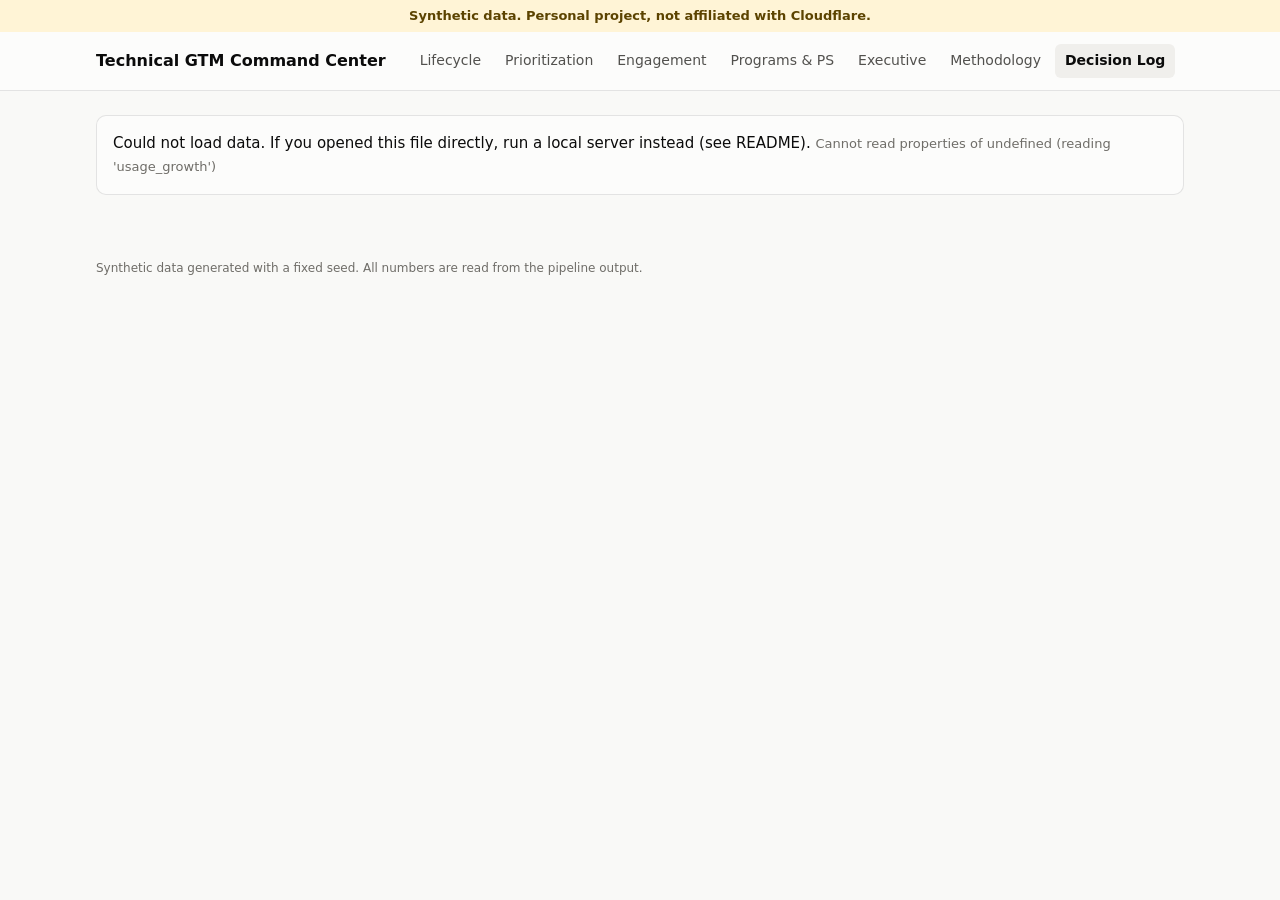
==== docs/decisions.html @ 11b1c9f7 "Explain every part simply and tie it to the job description - jd_mapping.json (JD keywords per step)" ====
<!doctype html>
<html lang="en">
<head>
  <meta charset="utf-8">
  <meta name="viewport" content="width=device-width, initial-scale=1">
  <title>Decision Log</title>
  <meta name="description" content="Each key modelling decision in the prototype: what we decided, why, and what we could explore next. Synthetic data.">
  <link rel="stylesheet" href="assets/style.css">
</head>
<body>
  <div class="banner" role="note">Synthetic data. Personal project, not affiliated with Cloudflare.</div>
  <header class="site-header">
    <div class="inner">
      <a class="brand" href="index.html">Technical GTM Command Center</a>
      <nav aria-label="Main" id="nav"></nav>
    </div>
  </header>

  <main>
    <span class="responsibility">Prioritize work and inform decisions</span>
    <h1>Decision log</h1>
    <p class="lede">This page records each key judgment call in the prototype, so anyone can see what we decided, why, and what we could try next.</p>

    <div id="entries" class="grid" style="gap:12px"></div>
  </main>

  <footer>Synthetic data generated with a fixed seed. All numbers are read from the pipeline output.</footer>

  <script src="assets/common.js"></script>
  <script>
    (async function () {
      let decisions;
      try { ({ decisions } = await GTM.init("decisions.html")); }
      catch (err) { GTM.showError(document.querySelector("main"), err); return; }

      // Where each decision is used, so the log links back to the pages.
      const usedOn = {
        "weights": [["prioritization.html#selected", "Prioritization"], ["index.html?step=3", "Lifecycle step 3"]],
        "windows": [["prioritization.html#selected", "Prioritization"], ["index.html?step=2", "Lifecycle step 2"]],
        "pool-of-funds": [["prioritization.html", "Prioritization"], ["executive.html", "Executive view"], ["index.html?step=4", "Lifecycle step 4"]],
        "capacity": [["prioritization.html", "Prioritization"], ["executive.html", "Executive view"], ["index.html?step=5", "Lifecycle step 5"]],
        "flags": [["prioritization.html", "Prioritization"], ["programs.html", "Programs & PS"], ["index.html?step=4", "Lifecycle step 4"]],
        "quadrants": [["prioritization.html#matrix", "Prioritization"], ["executive.html", "Executive view"], ["index.html?step=5", "Lifecycle step 5"]],
        "holdout": [["executive.html#measure", "Executive view"], ["programs.html", "Programs & PS"], ["index.html?step=8", "Lifecycle step 8"]],
      };

      document.getElementById("entries").innerHTML = decisions.map((d) => `
        <article class="card" id="${d.id}">
          <h2 style="margin:0 0 10px;font-size:17px">${GTM.esc(d.title)}</h2>
          <dl class="step-panel" style="margin:0">
            <div><dt>Decision</dt><dd style="margin:2px 0 10px">${GTM.esc(GTM.fill(d.decision))}</dd></div>
            <div><dt>Why</dt><dd style="margin:2px 0 10px">${GTM.esc(d.why)}</dd></div>
            <div><dt>Possibly we can</dt><dd style="margin:2px 0 10px">${GTM.esc(GTM.fill(d.possibly))}</dd></div>
          </dl>
          <p class="small muted" style="margin:0">Used on: ${(usedOn[d.id] || []).map(([href, label]) => `<a href="${href}">${label}</a>`).join(" · ")}</p>
        </article>`).join("");

      GTM.scrollToHash();
    })();
  </script>
</body>
</html>
---- docs/assets/style.css ----
/* Technical GTM Command Center — shared styles.
   Neutral palette, system font, light + dark mode. Colors are tokens so the
   charts (via common.js) and the page read from the same source. */

:root {
  color-scheme: light;
  --page: #f9f9f7;
  --surface: #fcfcfb;
  --surface-2: #f0efec;
  --text: #0b0b0b;
  --text-2: #52514e;
  --muted: #6f6d68;
  --grid: #e1e0d9;
  --axis: #c3c2b7;
  --border: rgba(11, 11, 11, 0.10);
  --accent: #2a78d6;      /* series 1: in capacity / primary actions */
  --highlight: #eb6834;   /* series 2: Northwind */
  --out: #a3a29c;         /* de-emphasized marks */
  --good: #0ca30c;
  --warning: #c98500;
  --critical: #d03b3b;
  --banner-bg: #fff4d6;
  --banner-text: #5c4300;
  --radius: 10px;
  /* Lifecycle step types: grey = data, purple = decision, green = action & revenue */
  --type-data: #898781;
  --type-decision: #6250d6;
  --type-action: #008300;
  --series-2: #1baf7a;     /* second chart series (executive stacked bar) */
  --font: system-ui, -apple-system, "Segoe UI", sans-serif;
}
@media (prefers-color-scheme: dark) {
  :root:not([data-theme="light"]) {
    color-scheme: dark;
    --page: #0d0d0d;
    --surface: #1a1a19;
    --surface-2: #232321;
    --text: #f0efec;
    --text-2: #c3c2b7;
    --muted: #9a9890;
    --grid: #2c2c2a;
    --axis: #383835;
    --border: rgba(255, 255, 255, 0.10);
    --accent: #3987e5;
    --highlight: #d95926;
    --out: #5d5c57;
    --warning: #fab219;
    --banner-bg: #3a2e0a;
    --banner-text: #f5dc9a;
    --type-decision: #9085e9;
    --type-action: #0ca30c;
  --series-2: #199e70;
  }
}
:root[data-theme="dark"] {
  color-scheme: dark;
  --page: #0d0d0d;
  --surface: #1a1a19;
  --surface-2: #232321;
  --text: #f0efec;
  --text-2: #c3c2b7;
  --muted: #9a9890;
  --grid: #2c2c2a;
  --axis: #383835;
  --border: rgba(255, 255, 255, 0.10);
  --accent: #3987e5;
  --highlight: #d95926;
  --out: #5d5c57;
  --warning: #fab219;
  --banner-bg: #3a2e0a;
  --banner-text: #f5dc9a;
  --type-decision: #9085e9;
  --type-action: #0ca30c;
  --series-2: #199e70;
}

* { box-sizing: border-box; }
html { -webkit-text-size-adjust: 100%; }
body {
  margin: 0;
  background: var(--page);
  color: var(--text);
  font: 15px/1.55 var(--font);
}
a { color: var(--accent); }

/* Disclaimer banner — required on every page. */
.banner {
  background: var(--banner-bg);
  color: var(--banner-text);
  text-align: center;
  font-size: 13px;
  font-weight: 600;
  padding: 6px 16px;
}

/* Header + nav */
.site-header {
  background: var(--surface);
  border-bottom: 1px solid var(--border);
}
.site-header .inner {
  max-width: 1120px;
  margin: 0 auto;
  padding: 12px 16px;
  display: flex;
  flex-wrap: wrap;
  align-items: center;
  gap: 8px 24px;
}
.brand { font-weight: 700; font-size: 16px; color: var(--text); text-decoration: none; }
nav ul { list-style: none; display: flex; flex-wrap: wrap; gap: 4px; margin: 0; padding: 0; }
nav a {
  display: block;
  padding: 6px 10px;
  border-radius: 6px;
  color: var(--text-2);
  text-decoration: none;
  font-size: 14px;
}
nav a:hover { background: var(--surface-2); color: var(--text); }
nav a[aria-current="page"] { background: var(--surface-2); color: var(--text); font-weight: 600; }

main { max-width: 1120px; margin: 0 auto; padding: 24px 16px 64px; }
h1 { font-size: 26px; line-height: 1.25; margin: 0 0 6px; }
h2 { font-size: 19px; margin: 36px 0 12px; }
h3 { font-size: 15px; margin: 0 0 8px; }
.lede { color: var(--text-2); margin: 0 0 24px; max-width: 760px; }
.responsibility {
  display: inline-block;
  font-size: 12px;
  font-weight: 600;
  letter-spacing: .02em;
  text-transform: uppercase;
  color: var(--muted);
  margin-bottom: 6px;
}
.muted { color: var(--muted); }
.small { font-size: 13px; }

/* Cards */
.card {
  background: var(--surface);
  border: 1px solid var(--border);
  border-radius: var(--radius);
  padding: 16px;
}
.grid { display: grid; gap: 12px; }
.grid-4 { grid-template-columns: repeat(auto-fit, minmax(min(200px, 100%), 1fr)); }
.grid-2 { grid-template-columns: repeat(auto-fit, minmax(min(300px, 100%), 1fr)); }
.grid-3 { grid-template-columns: repeat(auto-fit, minmax(min(220px, 100%), 1fr)); }
/* Lifecycle metric cards: 4 across on desktop, 2×2 on phones */
.grid-metrics { grid-template-columns: repeat(auto-fit, minmax(min(150px, 100%), 1fr)); }

.kpi .label { font-size: 13px; color: var(--text-2); }
.kpi .value { font-size: 28px; font-weight: 700; line-height: 1.2; margin: 4px 0 2px; }
.kpi .sub { font-size: 12px; color: var(--muted); }

/* Tables: wrapper scrolls sideways on phones so the page never does. */
.table-wrap { overflow-x: auto; border: 1px solid var(--border); border-radius: var(--radius); background: var(--surface); }
table { width: 100%; border-collapse: collapse; font-size: 14px; }
th, td { text-align: left; padding: 9px 12px; border-bottom: 1px solid var(--grid); vertical-align: top; }
th { font-size: 12px; font-weight: 600; color: var(--text-2); background: var(--surface-2); white-space: nowrap; }
tbody tr:last-child td { border-bottom: 0; }
td.num, th.num { text-align: right; font-variant-numeric: tabular-nums; white-space: nowrap; }
tr.is-selected td { background: color-mix(in srgb, var(--highlight) 10%, transparent); }
tfoot td { font-weight: 700; background: var(--surface-2); }

/* Chips for flags, quadrants, status */
.chip {
  display: inline-flex;
  align-items: center;
  gap: 4px;
  font-size: 12px;
  line-height: 1.4;
  padding: 1px 8px;
  border-radius: 999px;
  border: 1px solid var(--border);
  background: var(--surface-2);
  color: var(--text-2);
  white-space: nowrap;
  margin: 1px 2px 1px 0;
}
.status { font-weight: 600; color: var(--text); }
.status .dot { width: 9px; height: 9px; border-radius: 50%; display: inline-block; }
.status-green .dot { background: var(--good); }
.status-yellow .dot { background: var(--warning); border-radius: 2px; transform: rotate(45deg); width: 8px; height: 8px; }
.status-red .dot { background: var(--critical); border-radius: 1px; }

.reasons { margin: 0; padding-left: 16px; font-size: 12.5px; color: var(--text-2); min-width: 260px; }

/* Controls */
.controls { display: flex; flex-wrap: wrap; gap: 12px 20px; align-items: center; margin: 0 0 12px; }
.controls label { font-size: 13px; color: var(--text-2); display: flex; align-items: center; gap: 8px; }
select, input[type="search"] {
  font: inherit; font-size: 14px; padding: 6px 8px; border-radius: 6px;
  border: 1px solid var(--axis); background: var(--surface); color: var(--text);
}
input[type="range"] { width: 160px; max-width: 100%; accent-color: var(--accent); }
.btn {
  font: inherit; font-size: 14px; padding: 7px 14px; border-radius: 6px; cursor: pointer;
  border: 1px solid var(--axis); background: var(--surface); color: var(--text);
}
.btn:hover:not(:disabled) { background: var(--surface-2); }
.btn:disabled { opacity: .45; cursor: default; }
.btn-primary { background: var(--accent); border-color: var(--accent); color: #fff; }
.btn-primary:hover:not(:disabled) { background: var(--accent); filter: brightness(1.08); }

.chart { width: 100%; height: 460px; }

/* Guided tour flowchart */
.flow { list-style: none; margin: 0 0 16px; padding: 0; display: flex; flex-wrap: wrap; gap: 8px; align-items: center; }
.flow li { display: flex; align-items: center; gap: 8px; }
.flow li:not(:last-child)::after { content: "→"; color: var(--muted); }
.flow button {
  font: inherit; font-size: 13px; font-weight: 600; cursor: pointer;
  padding: 8px 12px; border-radius: 8px;
  border: 1px solid var(--axis); background: var(--surface); color: var(--text-2);
}
.flow button:hover { color: var(--text); border-color: var(--text-2); }
.flow button[aria-current="step"] { background: var(--accent); border-color: var(--accent); color: #fff; }
.flow .n { opacity: .7; margin-right: 4px; }
.step-panel h2 { margin-top: 0; }
.step-panel dl { margin: 0; display: grid; gap: 14px; }
.step-panel dt { font-size: 12px; font-weight: 600; text-transform: uppercase; letter-spacing: .03em; color: var(--muted); }
.step-panel dd { margin: 2px 0 0; }
.nw-box { border-left: 3px solid var(--highlight); padding: 2px 0 2px 12px; }
.step-nav { display: flex; justify-content: space-between; align-items: center; margin-top: 16px; gap: 12px; }

ul.tight, ol.tight { margin: 0; padding-left: 20px; }
ul.tight li, ol.tight li { margin: 3px 0; }
.metric { border-left: 3px solid var(--good); padding-left: 12px; }

/* Selected account callout + back link (cross-page state) */
.back-link { margin: -8px 0 12px; }
.callout { border-left: 3px solid var(--highlight); }
.callout h3 { margin-bottom: 4px; }
.facts { display: grid; grid-template-columns: repeat(auto-fit, minmax(min(150px, 100%), 1fr)); gap: 10px 16px; margin: 12px 0 0; }
.facts dt { font-size: 12px; color: var(--muted); }
.facts dd { margin: 0; font-weight: 600; font-variant-numeric: tabular-nums; }

/* Lifecycle: account picker */
.picker { display: flex; flex-wrap: wrap; gap: 8px; align-items: stretch; margin-bottom: 8px; }
.picker .featured {
  font: inherit; text-align: left; cursor: pointer; padding: 8px 12px; border-radius: 8px;
  border: 1px solid var(--axis); background: var(--surface); color: var(--text); min-width: 0;
}
.picker .featured span { display: block; font-size: 12px; color: var(--muted); }
.picker .featured:hover { border-color: var(--text-2); }
.picker .featured[aria-pressed="true"] { border: 2px solid var(--highlight); padding: 7px 11px; }
.search-row { display: flex; flex-wrap: wrap; gap: 8px; align-items: center; }
.search-row input { width: 260px; max-width: 100%; }

/* Lifecycle: step blocks */
.legend { display: flex; flex-wrap: wrap; gap: 6px 16px; font-size: 13px; color: var(--text-2); margin: 0 0 10px; }
.legend .sw { display: inline-block; width: 12px; height: 12px; border-radius: 3px; margin-right: 6px; vertical-align: -1px; }
.steps { list-style: none; margin: 0 0 16px; padding: 0; display: grid; grid-template-columns: repeat(4, minmax(0, 1fr)); gap: 8px; }
.steps button {
  width: 100%; height: 100%; font: inherit; text-align: left; cursor: pointer;
  padding: 10px 12px; border-radius: 8px; background: var(--surface); color: var(--text);
  border: 1px solid var(--border); border-top: 4px solid var(--c);
}
.steps button:hover { background: var(--surface-2); }
.steps button[aria-current="step"] { background: color-mix(in srgb, var(--c) 14%, var(--surface)); outline: 2px solid var(--c); outline-offset: -1px; }
.steps .num { font-size: 12px; color: var(--muted); }
.steps .nm { display: block; font-weight: 600; font-size: 14px; }
.steps .ty { font-size: 11px; font-weight: 600; text-transform: uppercase; letter-spacing: .03em; color: var(--c); }
.type-data { --c: var(--type-data); }
.type-decision { --c: var(--type-decision); }
.type-action { --c: var(--type-action); }
.sentence { font-size: 16px; line-height: 1.6; margin: 0; }
.panel-actions { display: flex; flex-wrap: wrap; gap: 8px; align-items: center; justify-content: space-between; margin-top: 16px; }
.panel-actions .group { display: flex; gap: 8px; align-items: center; }
@media (max-width: 700px) { .steps { grid-template-columns: repeat(2, minmax(0, 1fr)); } }

/* JD keyword pill (Lifecycle panel, Methodology mapping table) */
.kw {
  display: inline-block; font-size: 12px; line-height: 1.5; padding: 0 7px; border-radius: 4px;
  background: color-mix(in srgb, var(--type-decision) 12%, transparent); color: var(--text); margin: 1px 2px;
}

/* Glossary tooltips */
.term { white-space: nowrap; }
.info {
  font: inherit; font-size: 11px; line-height: 1; cursor: help; background: none; border: 0;
  color: var(--muted); padding: 2px 3px; margin-left: 1px; vertical-align: 1px; border-radius: 4px;
}
.info:hover, .info:focus-visible { color: var(--accent); }
.info:focus-visible { outline: 2px solid var(--accent); }
#tip {
  position: fixed; z-index: 50; max-width: 280px; padding: 8px 10px; border-radius: 8px;
  background: var(--text); color: var(--page); font-size: 12.5px; line-height: 1.45;
  box-shadow: 0 4px 16px rgba(0,0,0,.18); pointer-events: none; white-space: normal; text-transform: none; letter-spacing: 0; font-weight: 400;
}

/* "How to read this" captions and "Why?" links */
.howto { font-size: 12.5px; color: var(--text-2); margin: 8px 0 0; }
.howto strong { color: var(--text); font-weight: 600; }
.why { font-size: 12px; font-weight: 600; margin-left: 6px; white-space: nowrap; }
.breakdown { display: block; font-size: 11.5px; color: var(--muted); font-weight: 400; white-space: nowrap; }

/* Decision log: highlight the entry a "Why?" link points to */
article:target { outline: 2px solid var(--accent); outline-offset: 2px; }

footer { max-width: 1120px; margin: 0 auto; padding: 0 16px 32px; font-size: 12px; color: var(--muted); }

@media (max-width: 600px) {
  h1 { font-size: 22px; }
  .chart { height: 380px; }
  .kpi .value { font-size: 24px; }
}
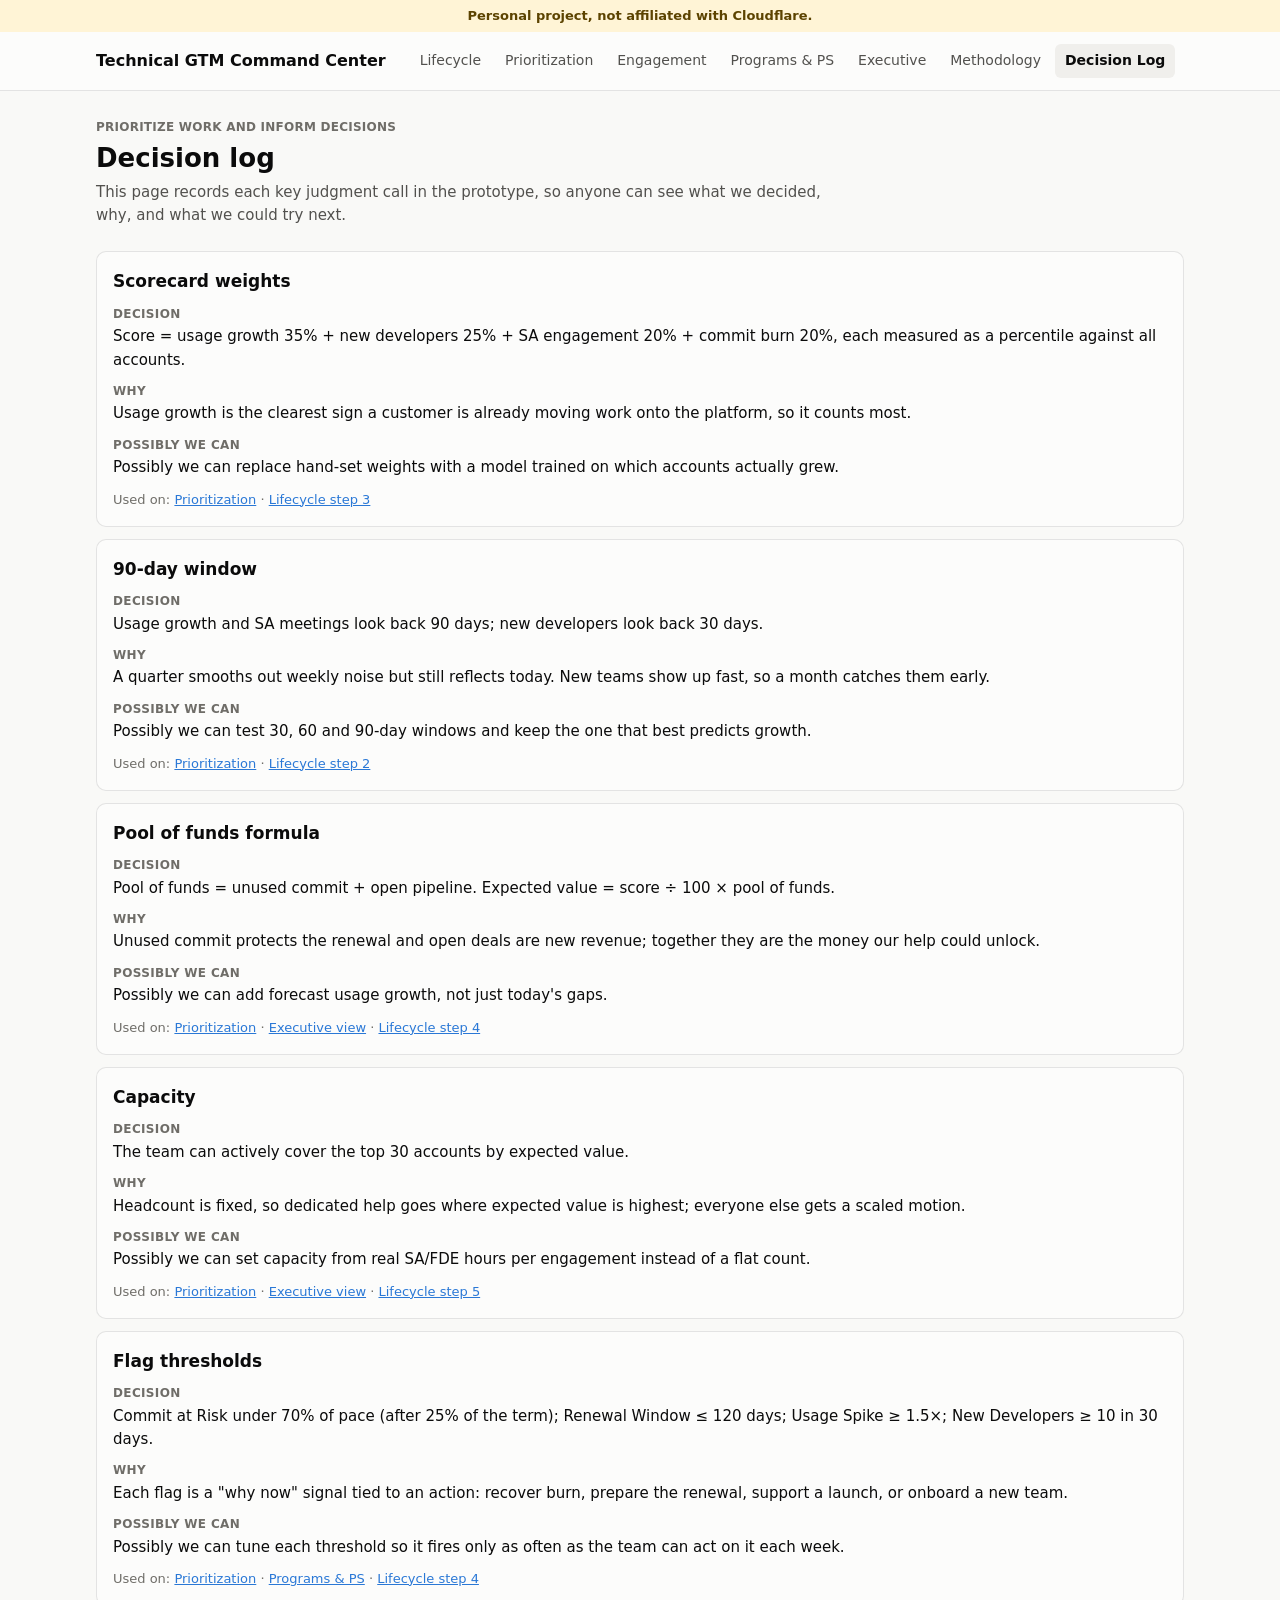
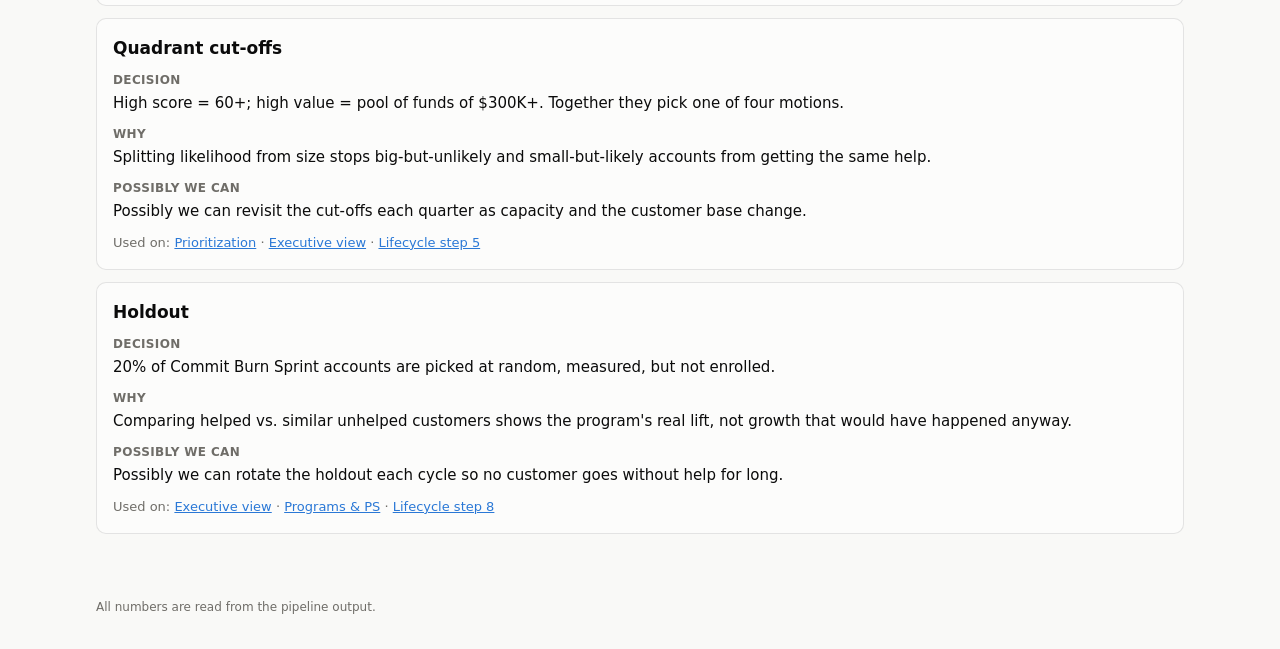
==== commit 08965438: "Drop 'synthetic' labels from the site; keep the not-affiliated banner Co-Authored-By: Claude Opus 5." ====
--- a/docs/decisions.html
+++ b/docs/decisions.html
@@ -4,11 +4,11 @@
   <meta charset="utf-8">
   <meta name="viewport" content="width=device-width, initial-scale=1">
   <title>Decision Log</title>
-  <meta name="description" content="Each key modelling decision in the prototype: what we decided, why, and what we could explore next. Synthetic data.">
+  <meta name="description" content="Each key modelling decision in the prototype: what we decided, why, and what we could explore next.">
   <link rel="stylesheet" href="assets/style.css">
 </head>
 <body>
-  <div class="banner" role="note">Synthetic data. Personal project, not affiliated with Cloudflare.</div>
+  <div class="banner" role="note">Personal project, not affiliated with Cloudflare.</div>
   <header class="site-header">
     <div class="inner">
       <a class="brand" href="index.html">Technical GTM Command Center</a>
@@ -24,7 +24,7 @@
     <div id="entries" class="grid" style="gap:12px"></div>
   </main>
 
-  <footer>Synthetic data generated with a fixed seed. All numbers are read from the pipeline output.</footer>
+  <footer>All numbers are read from the pipeline output.</footer>
 
   <script src="assets/common.js"></script>
   <script>
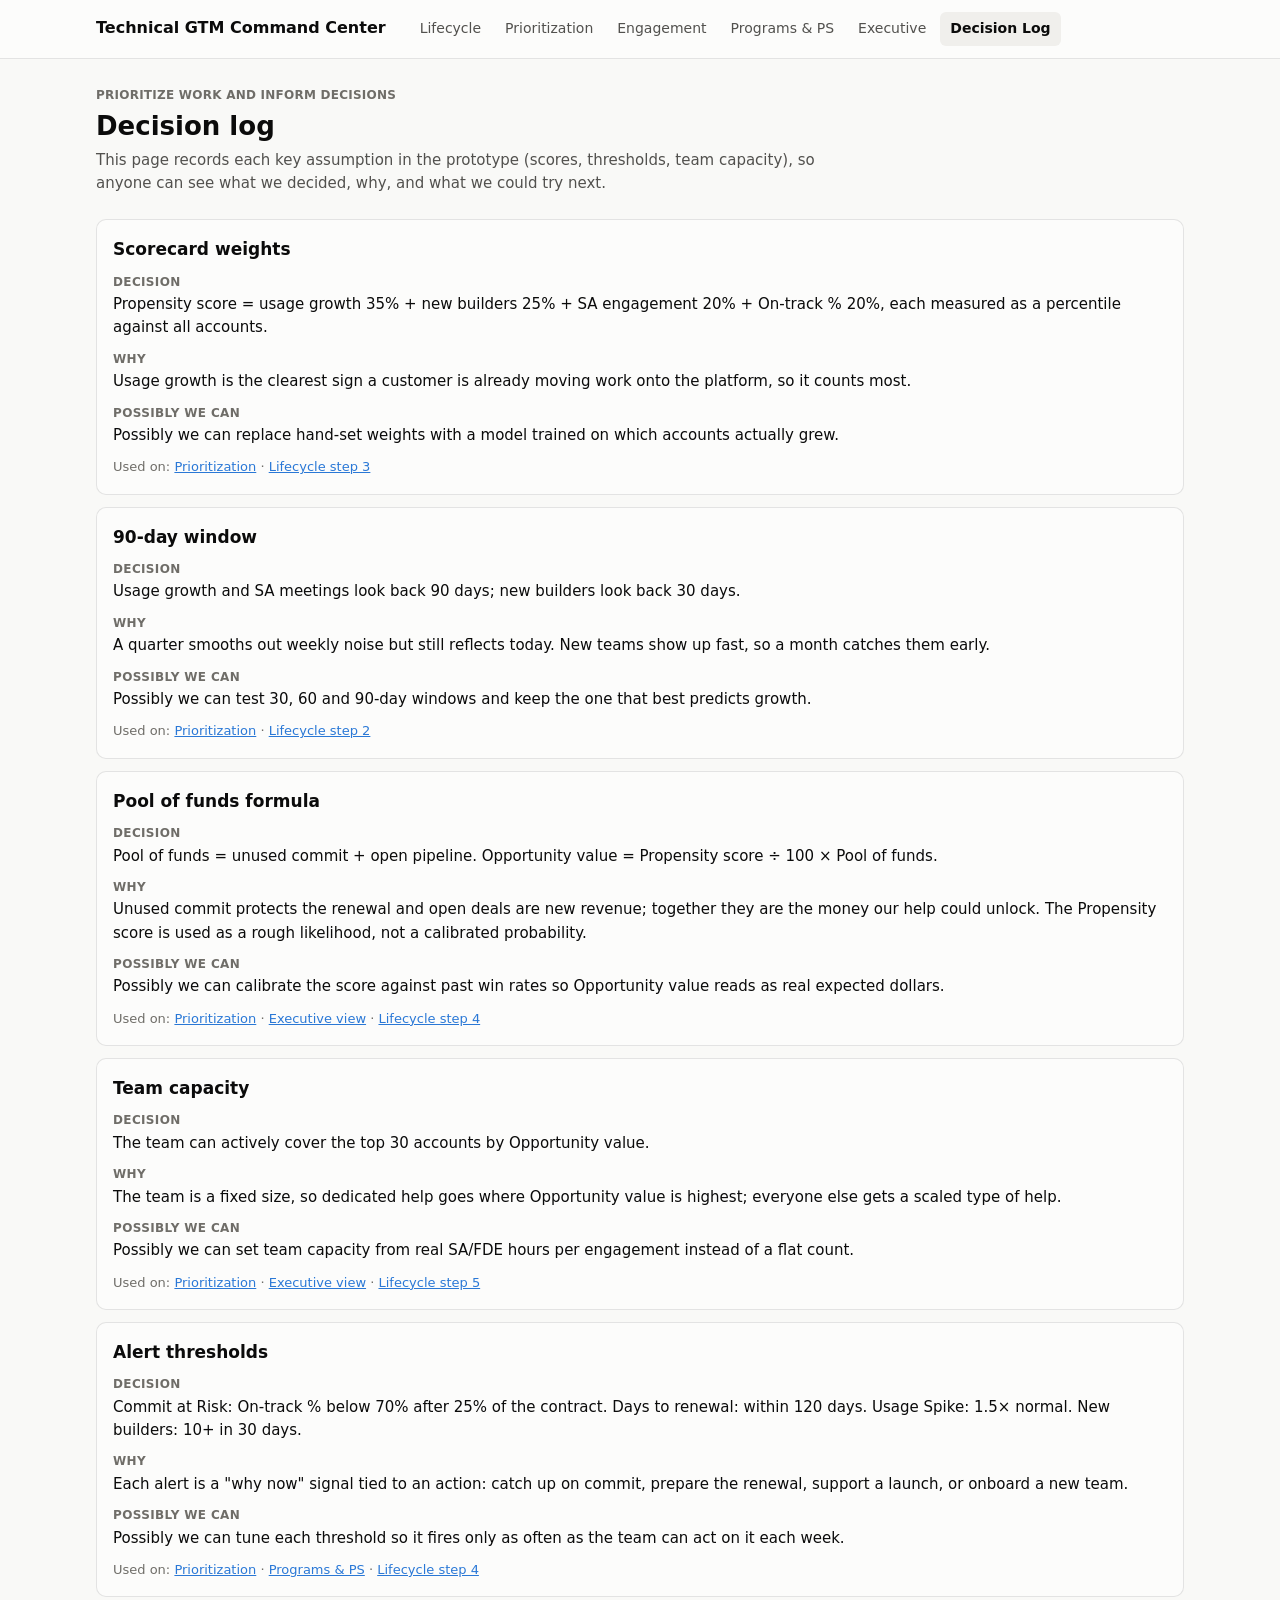
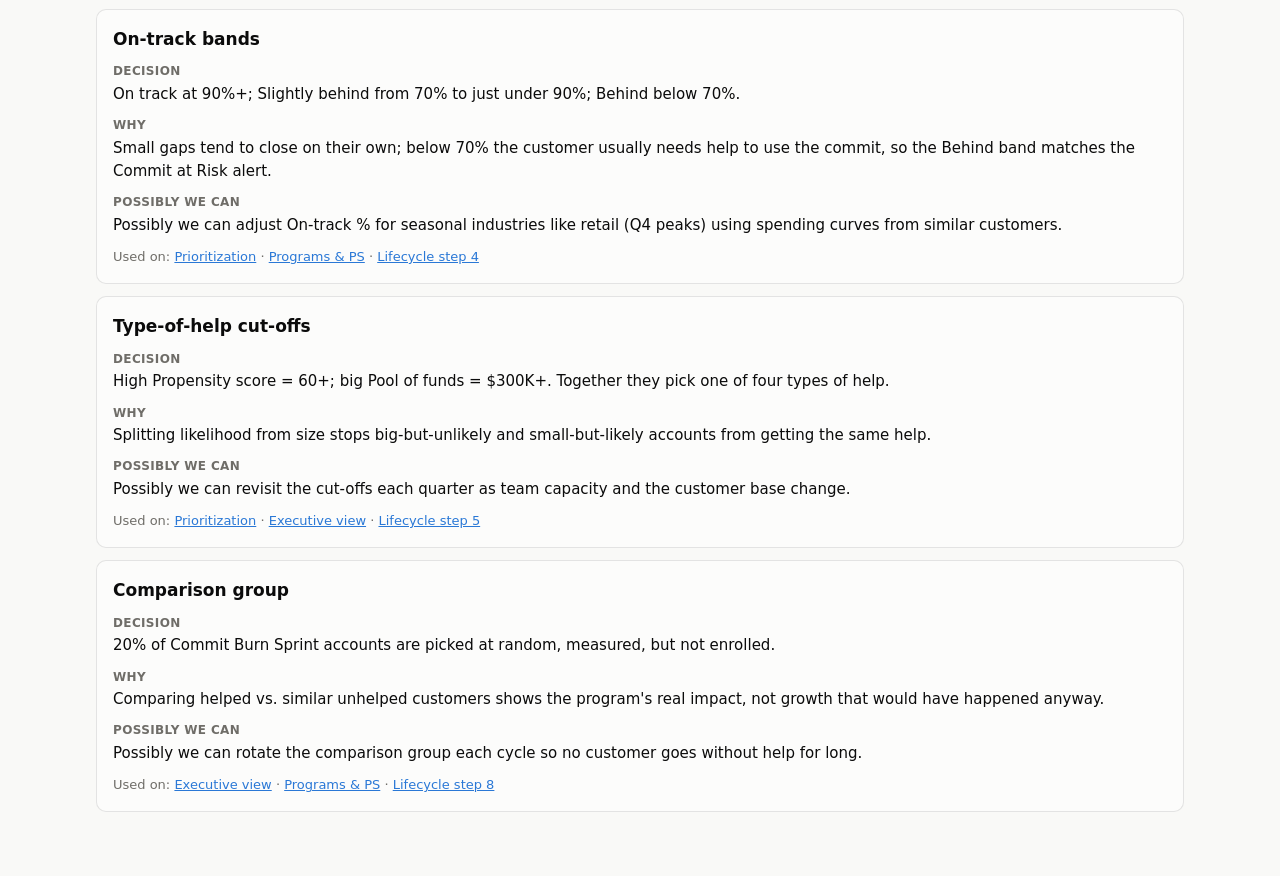
==== commit e3963655: "Relabel the site in plain language; rename types of help; remove Methodology page - Simple on-screen" ====
--- a/docs/decisions.html
+++ b/docs/decisions.html
@@ -8,7 +8,6 @@
   <link rel="stylesheet" href="assets/style.css">
 </head>
 <body>
-  <div class="banner" role="note">Personal project, not affiliated with Cloudflare.</div>
   <header class="site-header">
     <div class="inner">
       <a class="brand" href="index.html">Technical GTM Command Center</a>
@@ -19,12 +18,11 @@
   <main>
     <span class="responsibility">Prioritize work and inform decisions</span>
     <h1>Decision log</h1>
-    <p class="lede">This page records each key judgment call in the prototype, so anyone can see what we decided, why, and what we could try next.</p>
+    <p class="lede">This page records each key assumption in the prototype (scores, thresholds, team capacity), so anyone can see what we decided, why, and what we could try next.</p>
 
     <div id="entries" class="grid" style="gap:12px"></div>
   </main>
 
-  <footer>All numbers are read from the pipeline output.</footer>
 
   <script src="assets/common.js"></script>
   <script>
@@ -40,6 +38,7 @@
         "pool-of-funds": [["prioritization.html", "Prioritization"], ["executive.html", "Executive view"], ["index.html?step=4", "Lifecycle step 4"]],
         "capacity": [["prioritization.html", "Prioritization"], ["executive.html", "Executive view"], ["index.html?step=5", "Lifecycle step 5"]],
         "flags": [["prioritization.html", "Prioritization"], ["programs.html", "Programs & PS"], ["index.html?step=4", "Lifecycle step 4"]],
+        "on-track-bands": [["prioritization.html#selected", "Prioritization"], ["programs.html", "Programs & PS"], ["index.html?step=4", "Lifecycle step 4"]],
         "quadrants": [["prioritization.html#matrix", "Prioritization"], ["executive.html", "Executive view"], ["index.html?step=5", "Lifecycle step 5"]],
         "holdout": [["executive.html#measure", "Executive view"], ["programs.html", "Programs & PS"], ["index.html?step=8", "Lifecycle step 8"]],
       };
@@ -49,7 +48,7 @@
           <h2 style="margin:0 0 10px;font-size:17px">${GTM.esc(d.title)}</h2>
           <dl class="step-panel" style="margin:0">
             <div><dt>Decision</dt><dd style="margin:2px 0 10px">${GTM.esc(GTM.fill(d.decision))}</dd></div>
-            <div><dt>Why</dt><dd style="margin:2px 0 10px">${GTM.esc(d.why)}</dd></div>
+            <div><dt>Why</dt><dd style="margin:2px 0 10px">${GTM.esc(GTM.fill(d.why))}</dd></div>
             <div><dt>Possibly we can</dt><dd style="margin:2px 0 10px">${GTM.esc(GTM.fill(d.possibly))}</dd></div>
           </dl>
           <p class="small muted" style="margin:0">Used on: ${(usedOn[d.id] || []).map(([href, label]) => `<a href="${href}">${label}</a>`).join(" · ")}</p>
--- a/docs/assets/style.css
+++ b/docs/assets/style.css
@@ -281,6 +281,10 @@
 
 /* Glossary tooltips */
 .term { white-space: nowrap; }
+/* Long names (e.g. "Deep engagement (SA + FDE)") must wrap inside cards rather than overflow. */
+.kpi .value .term, .kpi .label .term, .facts dd .term { white-space: normal; }
+.kpi .value { overflow-wrap: anywhere; }
+.kpi .sub .why { white-space: normal; display: inline-block; margin-left: 0; }
 .info {
   font: inherit; font-size: 11px; line-height: 1; cursor: help; background: none; border: 0;
   color: var(--muted); padding: 2px 3px; margin-left: 1px; vertical-align: 1px; border-radius: 4px;
@@ -302,6 +306,8 @@
 /* Decision log: highlight the entry a "Why?" link points to */
 article:target { outline: 2px solid var(--accent); outline-offset: 2px; }
 
+.note { font-size: 12.5px; color: var(--text-2); background: var(--surface-2); border-radius: 6px; padding: 6px 10px; margin: 8px 0 0; }
+
 footer { max-width: 1120px; margin: 0 auto; padding: 0 16px 32px; font-size: 12px; color: var(--muted); }
 
 @media (max-width: 600px) {
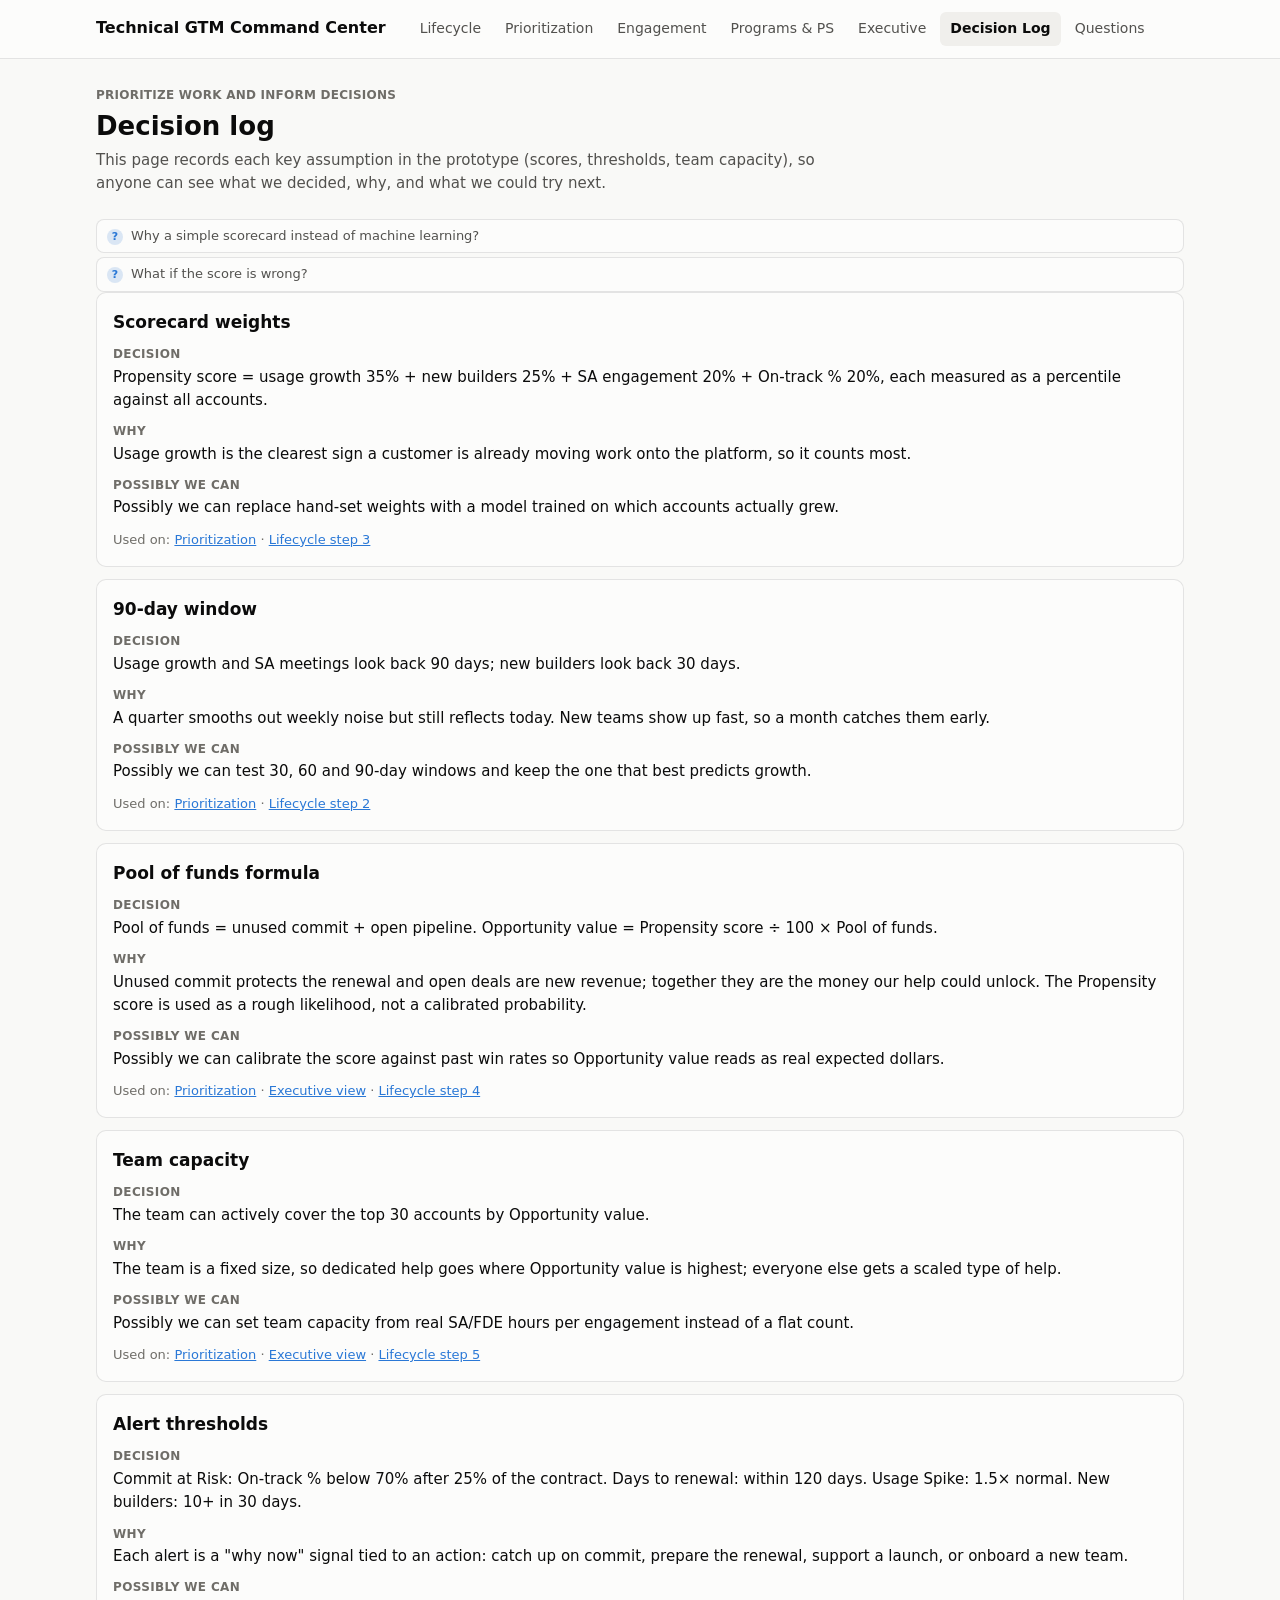
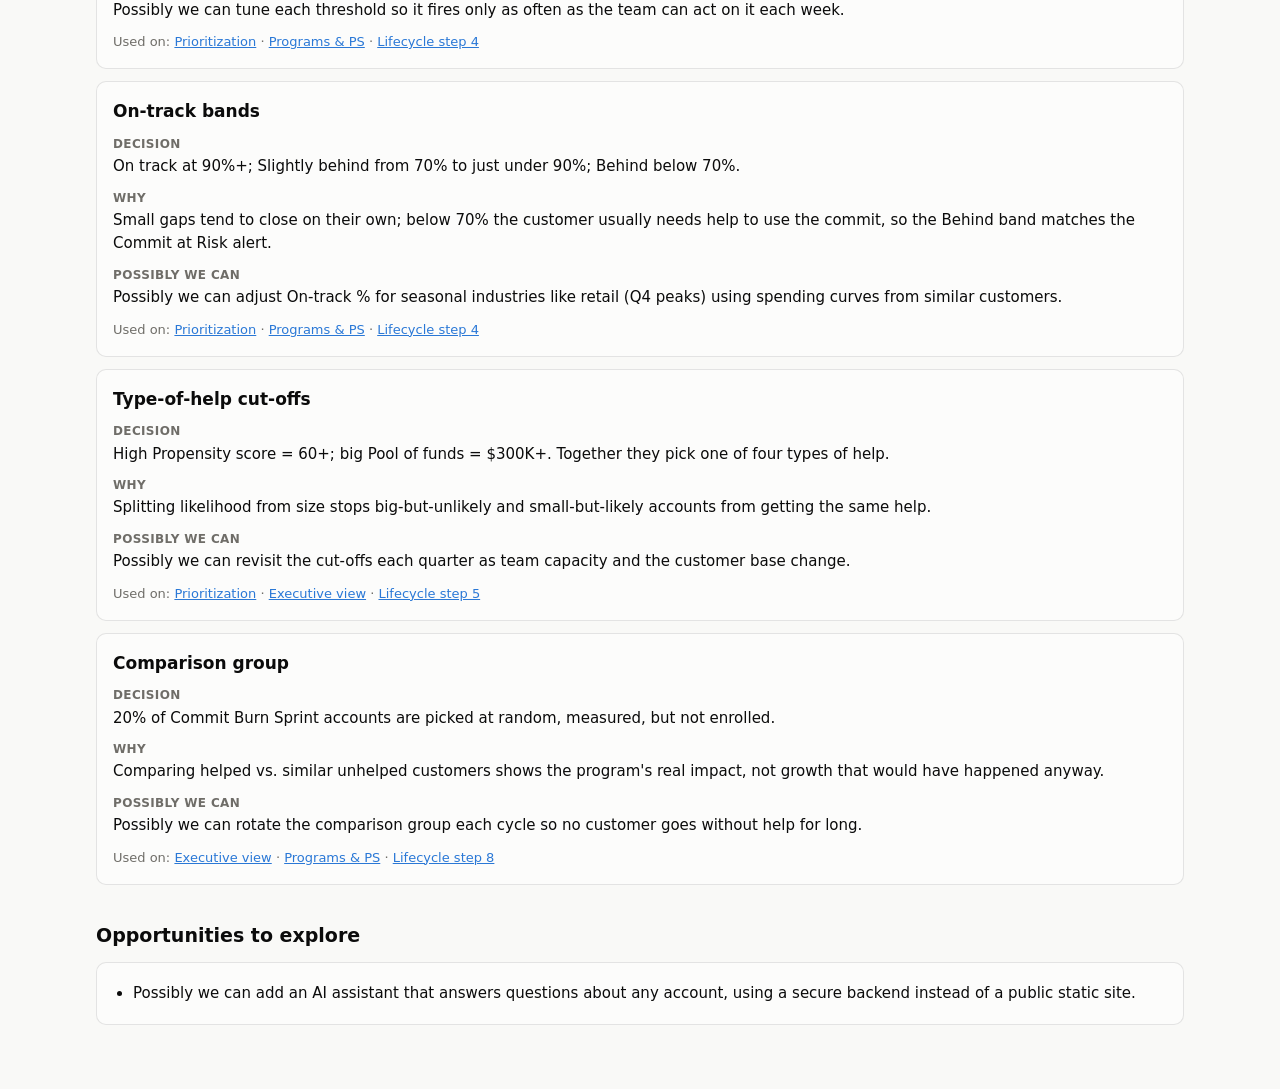
==== commit ac322ef3: "Add Questions page, '?' items, 'Why this account?' summaries and logged overrides - faq.json (13 ans" ====
--- a/docs/decisions.html
+++ b/docs/decisions.html
@@ -20,7 +20,13 @@
     <h1>Decision log</h1>
     <p class="lede">This page records each key assumption in the prototype (scores, thresholds, team capacity), so anyone can see what we decided, why, and what we could try next.</p>
 
+    <div data-faq="scorecard-not-ml,score-wrong" style="margin-bottom:12px"></div>
     <div id="entries" class="grid" style="gap:12px"></div>
+
+    <h2 id="opportunities">Opportunities to explore</h2>
+    <div class="card"><ul class="tight">
+      <li>Possibly we can add an AI assistant that answers questions about any account, using a secure backend instead of a public static site.</li>
+    </ul></div>
   </main>
 
 
--- a/docs/assets/style.css
+++ b/docs/assets/style.css
@@ -302,11 +302,33 @@
 .howto strong { color: var(--text); font-weight: 600; }
 .why { font-size: 12px; font-weight: 600; margin-left: 6px; white-space: nowrap; }
 .breakdown { display: block; font-size: 11.5px; color: var(--muted); font-weight: 400; white-space: nowrap; }
+.facts .breakdown, .kpi .breakdown { white-space: normal; }
 
 /* Decision log: highlight the entry a "Why?" link points to */
 article:target { outline: 2px solid var(--accent); outline-offset: 2px; }
 
 .note { font-size: 12.5px; color: var(--text-2); background: var(--surface-2); border-radius: 6px; padding: 6px 10px; margin: 8px 0 0; }
+
+/* Small "?" questions next to charts and tables */
+.faq-mini { margin: 10px 0 0; display: grid; gap: 4px; }
+.faq-mini details { font-size: 13px; border: 1px solid var(--border); border-radius: 8px; background: var(--surface); }
+.faq-mini summary { cursor: pointer; padding: 6px 10px; color: var(--text-2); list-style: none; display: flex; gap: 8px; align-items: baseline; }
+.faq-mini summary::-webkit-details-marker { display: none; }
+.faq-mini summary:hover { color: var(--text); }
+.faq-mini details[open] summary { color: var(--text); font-weight: 600; }
+.faq-mini p { margin: 0; padding: 0 10px 8px 34px; color: var(--text-2); line-height: 1.5; }
+.q-mark {
+  flex: none; width: 16px; height: 16px; border-radius: 50%; font-size: 11px; font-weight: 700; line-height: 16px; text-align: center;
+  background: color-mix(in srgb, var(--accent) 16%, transparent); color: var(--accent);
+}
+.why-account { margin: 12px 0 0; padding: 10px 12px; border-radius: 8px; background: color-mix(in srgb, var(--highlight) 9%, var(--surface)); font-size: 14px; line-height: 1.55; }
+
+/* Questions page */
+.faq-group h2 { margin-top: 28px; }
+.faq-full details { border: 1px solid var(--border); border-radius: 8px; background: var(--surface); margin-bottom: 6px; }
+.faq-full summary { cursor: pointer; padding: 10px 14px; font-weight: 600; }
+.faq-full details > div { padding: 0 14px 12px; color: var(--text-2); }
+.faq-full details:target { outline: 2px solid var(--accent); }
 
 footer { max-width: 1120px; margin: 0 auto; padding: 0 16px 32px; font-size: 12px; color: var(--muted); }
 
